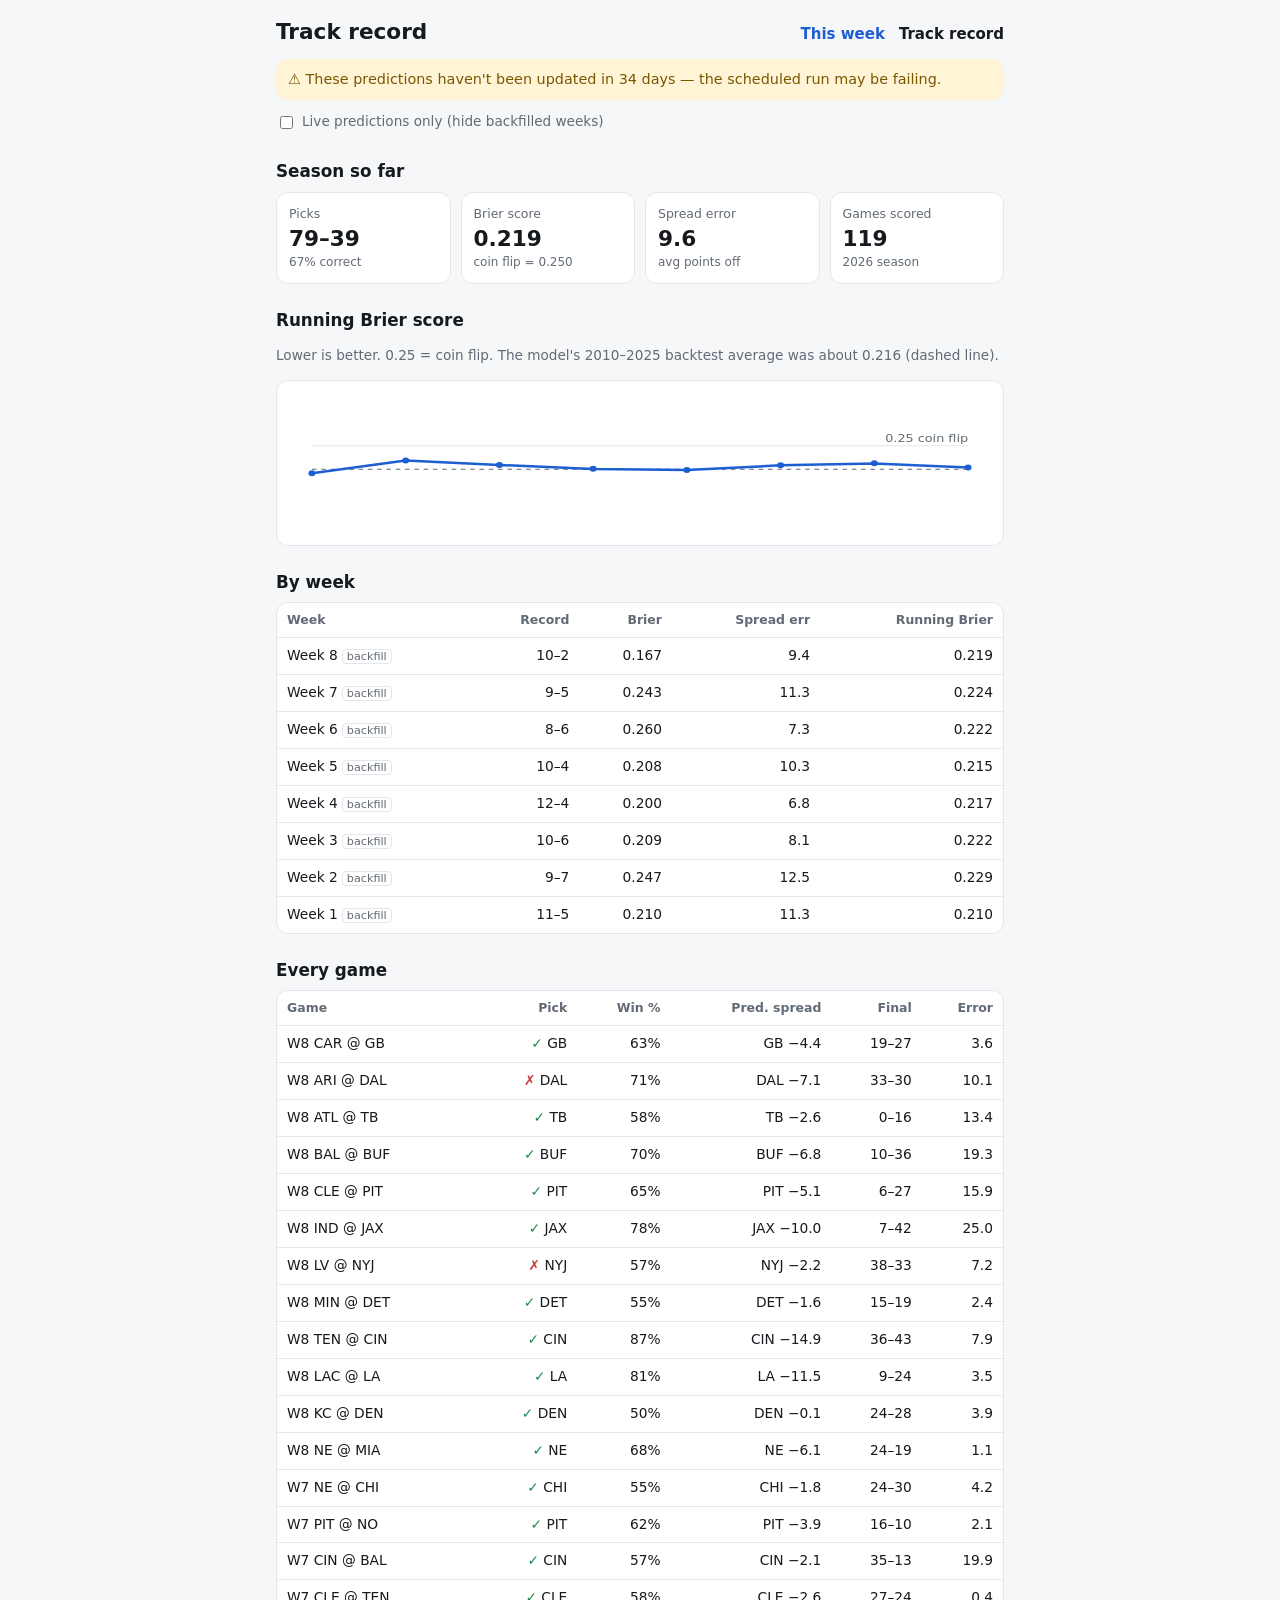
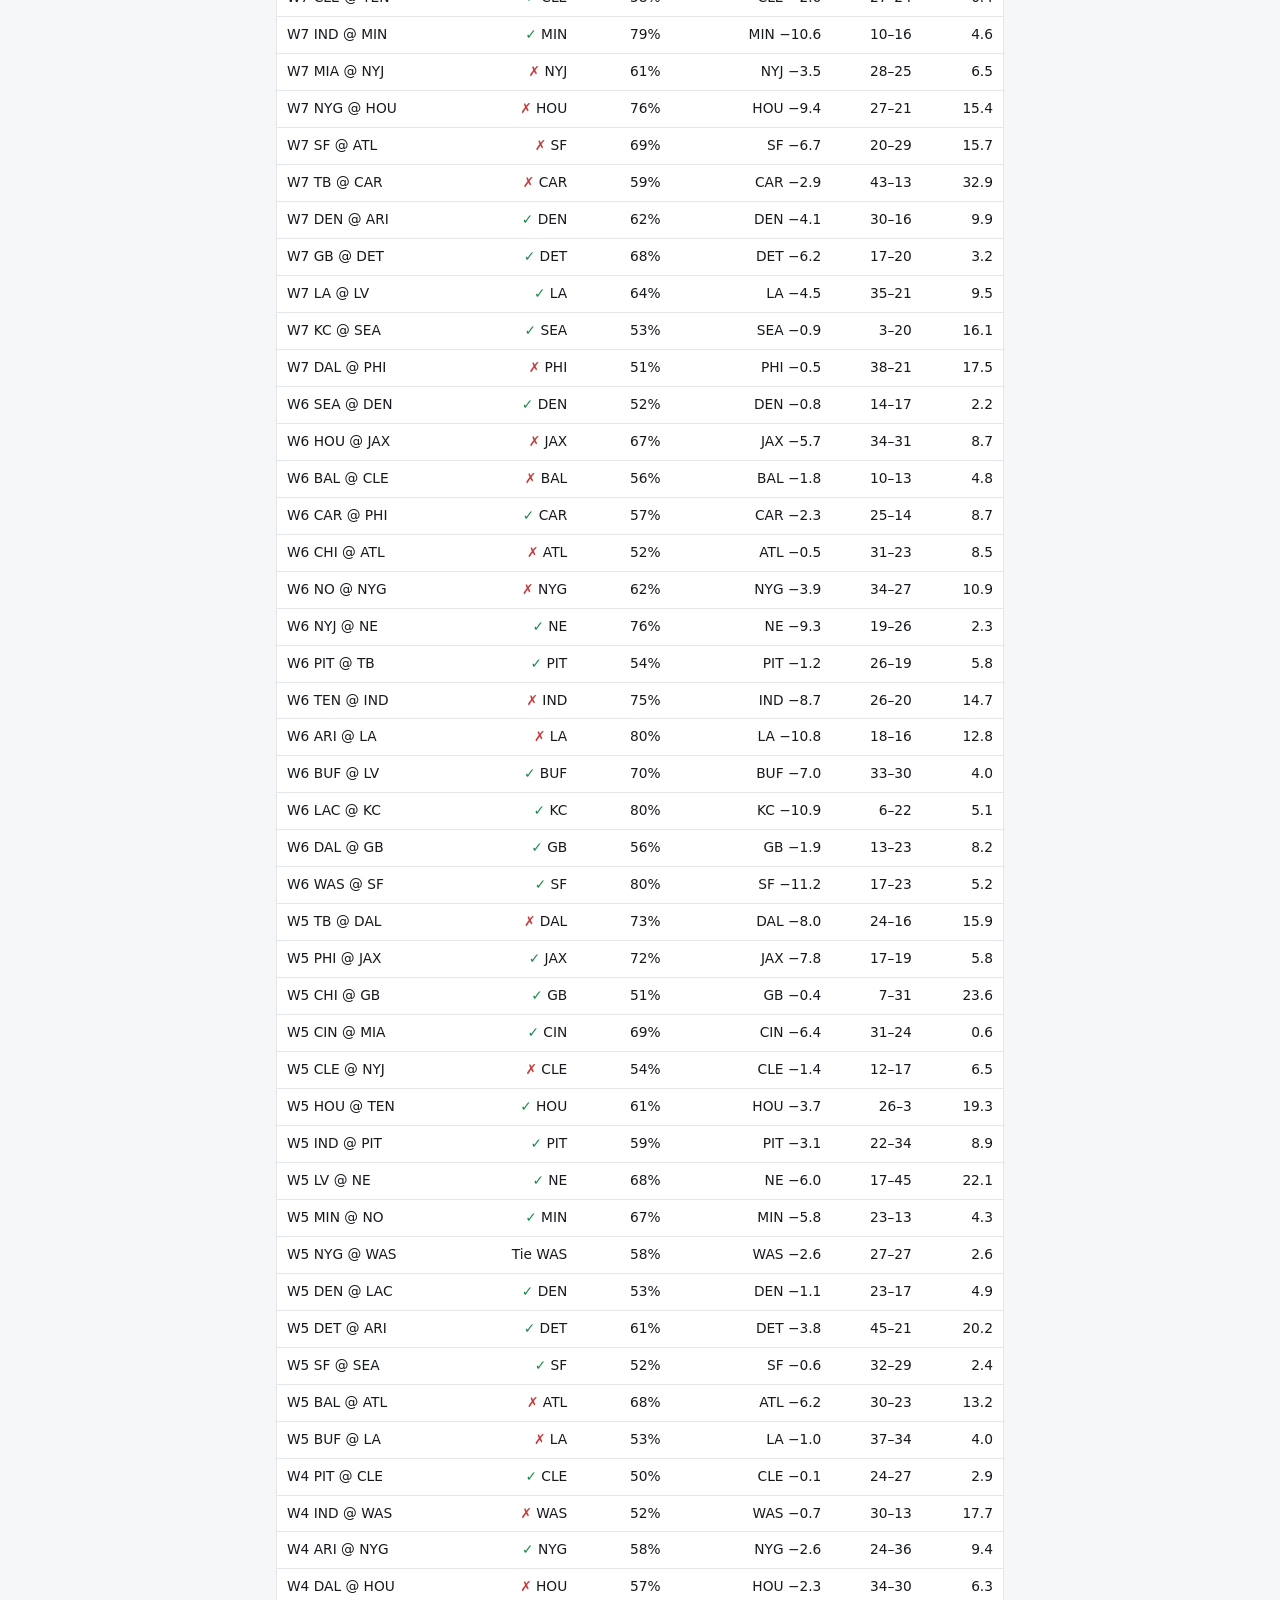
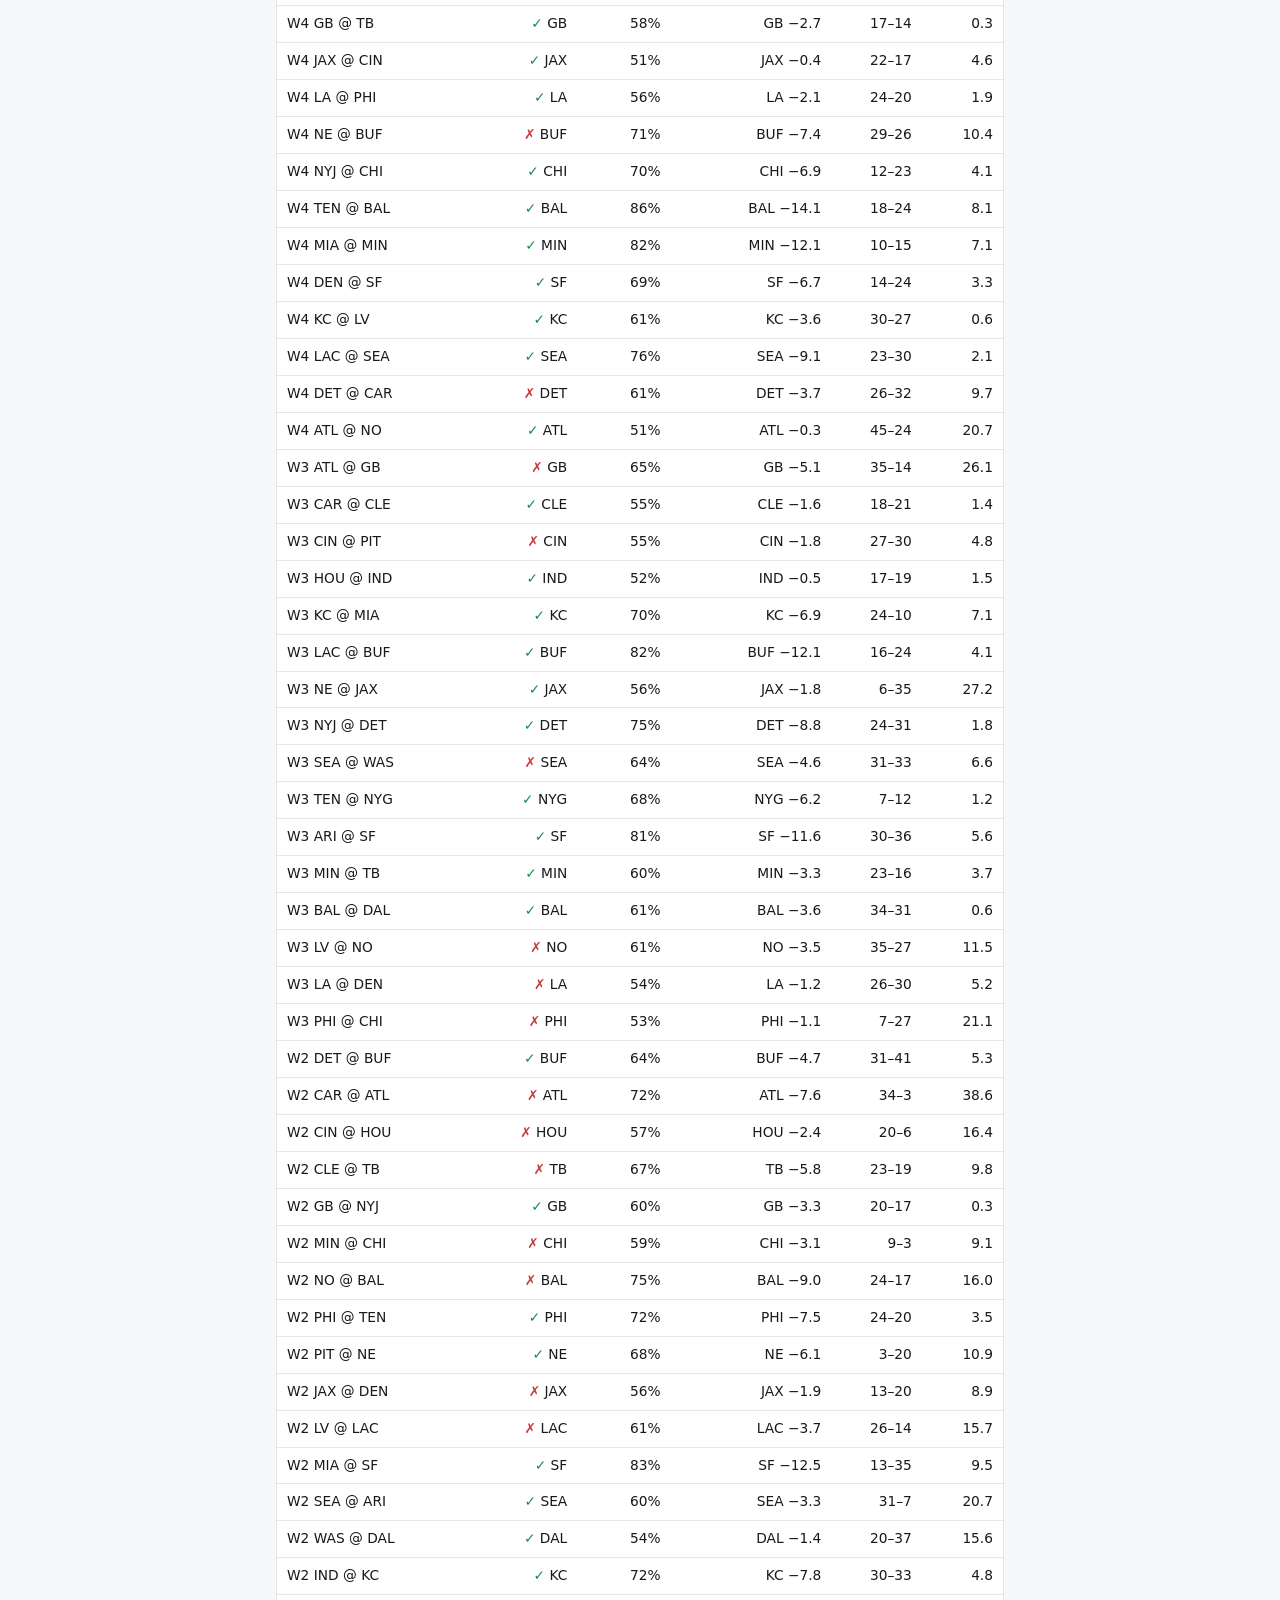
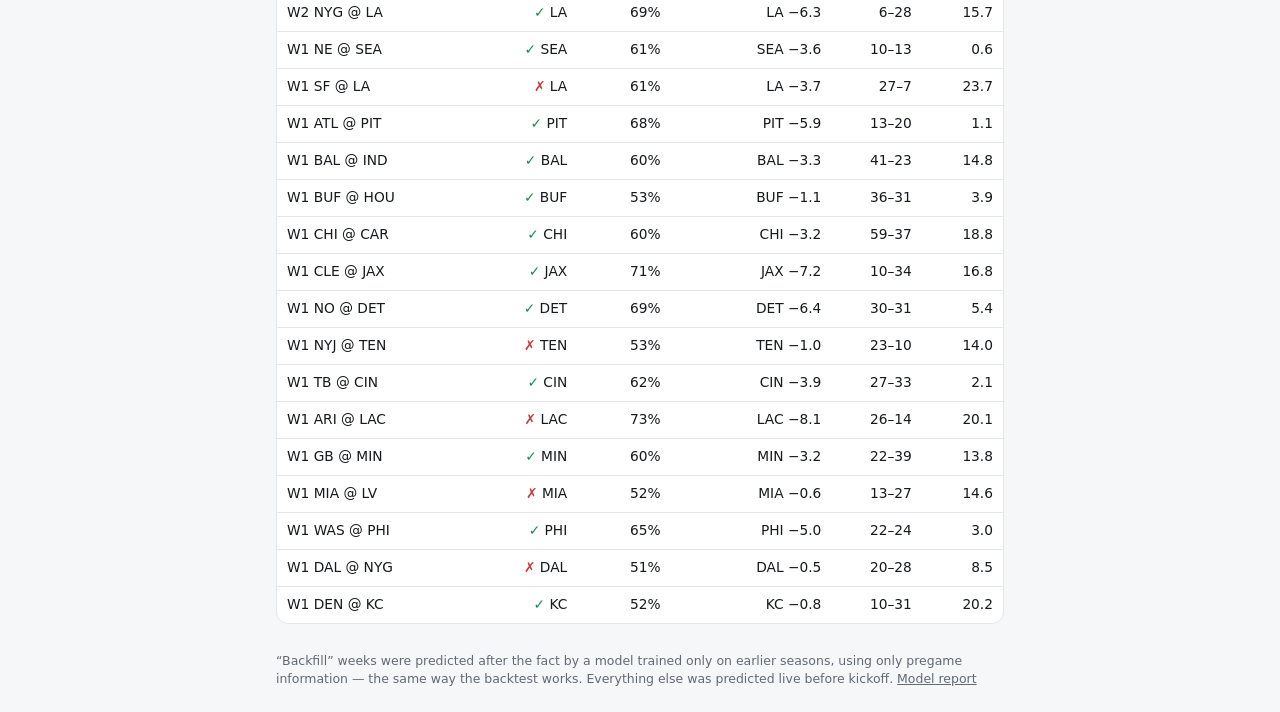
==== site/history.html @ c1edb53d "NFL prediction system: data pipeline, features, ridge model, backtest, dashboard, Actions workflow C" ====
<!doctype html>
<html lang="en">
<head>
<meta charset="utf-8">
<meta name="viewport" content="width=device-width, initial-scale=1">
<title>NFL Track Record</title>
<link rel="stylesheet" href="style.css">
</head>
<body>
<div class="wrap">
  <header>
    <h1>Track record</h1>
    <nav><a href="index.html">This week</a><a href="history.html" class="active">Track record</a></nav>
  </header>
  <div id="status"></div>
  <label class="toggle"><input type="checkbox" id="live-only"> Live predictions only (hide backfilled weeks)</label>
  <h2>Season so far</h2>
  <div class="tiles" id="tiles"></div>
  <h2>Running Brier score</h2>
  <p class="sub">Lower is better. 0.25 = coin flip. The model's 2010–2025 backtest average was about 0.216 (dashed line).</p>
  <div class="card"><svg class="chart" id="chart" viewBox="0 0 600 140" preserveAspectRatio="none"></svg></div>
  <h2>By week</h2>
  <div class="table-wrap"><table id="weeks"></table></div>
  <h2>Every game</h2>
  <div class="table-wrap"><table id="games"></table></div>
  <footer>“Backfill” weeks were predicted after the fact by a model trained only on earlier seasons, using
    only pregame information — the same way the backtest works. Everything else was predicted live before kickoff.
    <a href="https://github.com/" id="repo-link">Model report</a></footer>
</div>
<script src="app.js"></script>
<script>
let DATA;
const BACKTEST_BRIER = 0.216;

function summarize(games) {
  const decided = games.filter(g => g.correct !== null);
  const wins = decided.filter(g => g.correct).length;
  const mean = k => games.reduce((s, g) => s + g[k], 0) / (games.length || 1);
  return { n: games.length, wins, losses: decided.length - wins, brier: mean("brier"), mae: mean("spread_error") };
}

function render() {
  const liveOnly = document.getElementById("live-only").checked;
  const season = Math.max(...DATA.games.map(g => g.season));
  const games = DATA.games.filter(g => g.season === season && (!liveOnly || g.run !== "backfill"));
  const s = summarize(games);
  document.getElementById("tiles").innerHTML = games.length ? `
    <div class="tile"><div class="k">Picks</div><div class="v">${s.wins}–${s.losses}</div><div class="h">${pct(s.wins / (s.wins + s.losses || 1))} correct</div></div>
    <div class="tile"><div class="k">Brier score</div><div class="v">${s.brier.toFixed(3)}</div><div class="h">coin flip = 0.250</div></div>
    <div class="tile"><div class="k">Spread error</div><div class="v">${s.mae.toFixed(1)}</div><div class="h">avg points off</div></div>
    <div class="tile"><div class="k">Games scored</div><div class="v">${s.n}</div><div class="h">${season} season</div></div>`
    : `<p class="sub">No scored games yet.</p>`;

  // Weekly table + running Brier
  const weeks = [...new Set(games.map(g => g.week))].sort((a, b) => a - b);
  let run = [], rows = "";
  const points = [];
  for (const w of weeks) {
    const gw = games.filter(g => g.week === w);
    run = run.concat(gw);
    const a = summarize(gw), r = summarize(run);
    const isLive = gw.some(g => g.run !== "backfill");
    points.push(r.brier);
    rows = `<tr><td>Week ${w}${isLive ? "" : '<span class="tag">backfill</span>'}</td><td>${a.wins}–${a.losses}</td>
      <td>${a.brier.toFixed(3)}</td><td>${a.mae.toFixed(1)}</td><td>${r.brier.toFixed(3)}</td></tr>` + rows;
  }
  document.getElementById("weeks").innerHTML =
    `<tr><th>Week</th><th>Record</th><th>Brier</th><th>Spread err</th><th>Running Brier</th></tr>${rows}`;
  drawChart(points, weeks);

  // Game list (newest week first)
  const list = games.slice().sort((a, b) => b.week - a.week || a.kickoff_ct.localeCompare(b.kickoff_ct));
  document.getElementById("games").innerHTML =
    `<tr><th>Game</th><th>Pick</th><th>Win %</th><th>Pred. spread</th><th>Final</th><th>Error</th></tr>` +
    list.map(g => {
      const fav = g.pred_margin >= 0 ? g.home_team : g.away_team;
      const res = g.correct === null ? "Tie" : g.correct ? '<span class="result good">✓</span>' : '<span class="result bad">✗</span>';
      return `<tr><td>W${g.week} ${esc(g.away_team)} @ ${esc(g.home_team)}</td>
        <td>${res} ${esc(g.pick)}</td><td>${pct(g.pick_prob)}</td><td>${esc(fav)} −${Math.abs(g.pred_margin).toFixed(1)}</td>
        <td>${g.away_score}–${g.home_score}</td><td>${g.spread_error.toFixed(1)}</td></tr>`;
    }).join("");
}

function drawChart(points, weeks) {
  const svg = document.getElementById("chart");
  if (points.length < 1) { svg.innerHTML = ""; return; }
  const W = 600, H = 140, pad = 18, lo = 0.15, hi = 0.30;
  const x = i => pad + (points.length === 1 ? (W - 2 * pad) / 2 : i * (W - 2 * pad) / (points.length - 1));
  const y = v => H - pad - (Math.min(Math.max(v, lo), hi) - lo) / (hi - lo) * (H - 2 * pad);
  const path = points.map((v, i) => `${i ? "L" : "M"}${x(i).toFixed(1)},${y(v).toFixed(1)}`).join("");
  const css = getComputedStyle(document.documentElement);
  const accent = css.getPropertyValue("--accent"), muted = css.getPropertyValue("--muted"), line = css.getPropertyValue("--line");
  svg.innerHTML = `
    <line x1="${pad}" x2="${W - pad}" y1="${y(0.25)}" y2="${y(0.25)}" stroke="${line}" stroke-width="1"/>
    <text x="${W - pad}" y="${y(0.25) - 4}" text-anchor="end" font-size="11" fill="${muted}">0.25 coin flip</text>
    <line x1="${pad}" x2="${W - pad}" y1="${y(BACKTEST_BRIER)}" y2="${y(BACKTEST_BRIER)}" stroke="${muted}" stroke-dasharray="4 4" stroke-width="1"/>
    <path d="${path}" fill="none" stroke="${accent}" stroke-width="2.5" vector-effect="non-scaling-stroke"/>
    ${points.map((v, i) => `<circle cx="${x(i)}" cy="${y(v)}" r="3" fill="${accent}"><title>Week ${weeks[i]}: ${v.toFixed(3)}</title></circle>`).join("")}`;
}

loadJSON("data/history.json").then(d => {
  DATA = d;
  showStatus(d.generated_at);
  document.getElementById("live-only").addEventListener("change", render);
  render();
}).catch(err => {
  document.getElementById("tiles").innerHTML = `<div class="banner">Couldn't load history (${err}).</div>`;
});
</script>
</body>
</html>
---- site/style.css ----
:root {
  --bg: #f6f7f9; --card: #ffffff; --text: #16191d; --muted: #616a75; --line: #e3e6ea;
  --accent: #1d5fd1; --good: #1a8a4a; --bad: #c43d3d; --warn-bg: #fff4d6; --warn: #7a5600;
  --bar-bg: #eceff3; --radius: 12px;
}
@media (prefers-color-scheme: dark) {
  :root {
    --bg: #0f1216; --card: #181c22; --text: #e8eaed; --muted: #9aa3ad; --line: #2a3038;
    --accent: #6ea2ff; --good: #4cc27f; --bad: #f07272; --warn-bg: #3a2f0f; --warn: #f5d27a;
    --bar-bg: #262c34;
  }
}
* { box-sizing: border-box; }
body {
  margin: 0; background: var(--bg); color: var(--text);
  font: 15px/1.45 system-ui, -apple-system, "Segoe UI", Roboto, sans-serif;
  -webkit-text-size-adjust: 100%;
}
.wrap { max-width: 760px; margin: 0 auto; padding: 16px; }
header { display: flex; flex-wrap: wrap; align-items: baseline; justify-content: space-between; gap: 8px; margin-bottom: 12px; }
h1 { font-size: 1.35rem; margin: 0; }
h2 { font-size: 1.05rem; margin: 24px 0 8px; }
nav a { color: var(--accent); text-decoration: none; margin-left: 14px; font-weight: 600; }
nav a.active { color: var(--text); }
.sub { color: var(--muted); font-size: .85rem; }
.banner { background: var(--warn-bg); color: var(--warn); padding: 10px 12px; border-radius: var(--radius); margin: 0 0 12px; font-size: .9rem; }
.banner a { color: inherit; font-weight: 600; }

.card { background: var(--card); border: 1px solid var(--line); border-radius: var(--radius); padding: 12px 14px; margin-bottom: 10px; }
.card-head { display: flex; justify-content: space-between; gap: 8px; color: var(--muted); font-size: .82rem; margin-bottom: 8px; }
.team { display: grid; grid-template-columns: 6px 1fr auto; gap: 10px; align-items: center; padding: 4px 0; }
.chip { width: 6px; height: 34px; border-radius: 3px; }
.tname { font-weight: 650; }
.tname .home { color: var(--muted); font-weight: 500; font-size: .8rem; margin-left: 4px; }
.qb { color: var(--muted); font-size: .84rem; }
.qb.flagged { color: var(--warn); }
.prob { font-variant-numeric: tabular-nums; font-weight: 700; font-size: 1.1rem; text-align: right; min-width: 3.4em; }
.prob.fav { color: var(--accent); }
.score { font-variant-numeric: tabular-nums; color: var(--muted); font-weight: 600; margin-right: 8px; }
.bar { display: flex; height: 6px; border-radius: 3px; overflow: hidden; background: var(--bar-bg); margin: 8px 0 6px; }
.bar { gap: 3px; background: none; }
.bar span { display: block; height: 100%; border-radius: 3px; }
.spread { display: flex; justify-content: space-between; font-size: .88rem; }
.spread b { font-variant-numeric: tabular-nums; }
.result.good { color: var(--good); font-weight: 600; }
.result.bad { color: var(--bad); font-weight: 600; }
.notes { margin: 8px 0 0; padding: 8px 10px; background: var(--warn-bg); color: var(--warn); border-radius: 8px; font-size: .82rem; list-style: none; }
.notes li + li { margin-top: 2px; }

.tiles { display: grid; grid-template-columns: repeat(auto-fit, minmax(140px, 1fr)); gap: 10px; }
.tile { background: var(--card); border: 1px solid var(--line); border-radius: var(--radius); padding: 12px; }
.tile .k { color: var(--muted); font-size: .78rem; }
.tile .v { font-size: 1.35rem; font-weight: 700; font-variant-numeric: tabular-nums; }
.tile .h { color: var(--muted); font-size: .75rem; }

.table-wrap { overflow-x: auto; background: var(--card); border: 1px solid var(--line); border-radius: var(--radius); }
table { border-collapse: collapse; width: 100%; font-size: .86rem; font-variant-numeric: tabular-nums; }
th, td { padding: 8px 10px; text-align: right; border-bottom: 1px solid var(--line); white-space: nowrap; }
th:first-child, td:first-child { text-align: left; }
th { color: var(--muted); font-weight: 600; font-size: .78rem; }
tr:last-child td { border-bottom: 0; }
.tag { font-size: .7rem; color: var(--muted); border: 1px solid var(--line); border-radius: 4px; padding: 0 4px; margin-left: 4px; }
label.toggle { font-size: .85rem; color: var(--muted); display: inline-flex; gap: 6px; align-items: center; }
svg.chart { width: 100%; height: 140px; display: block; }
footer { color: var(--muted); font-size: .78rem; margin: 28px 0 8px; }
footer a { color: inherit; }
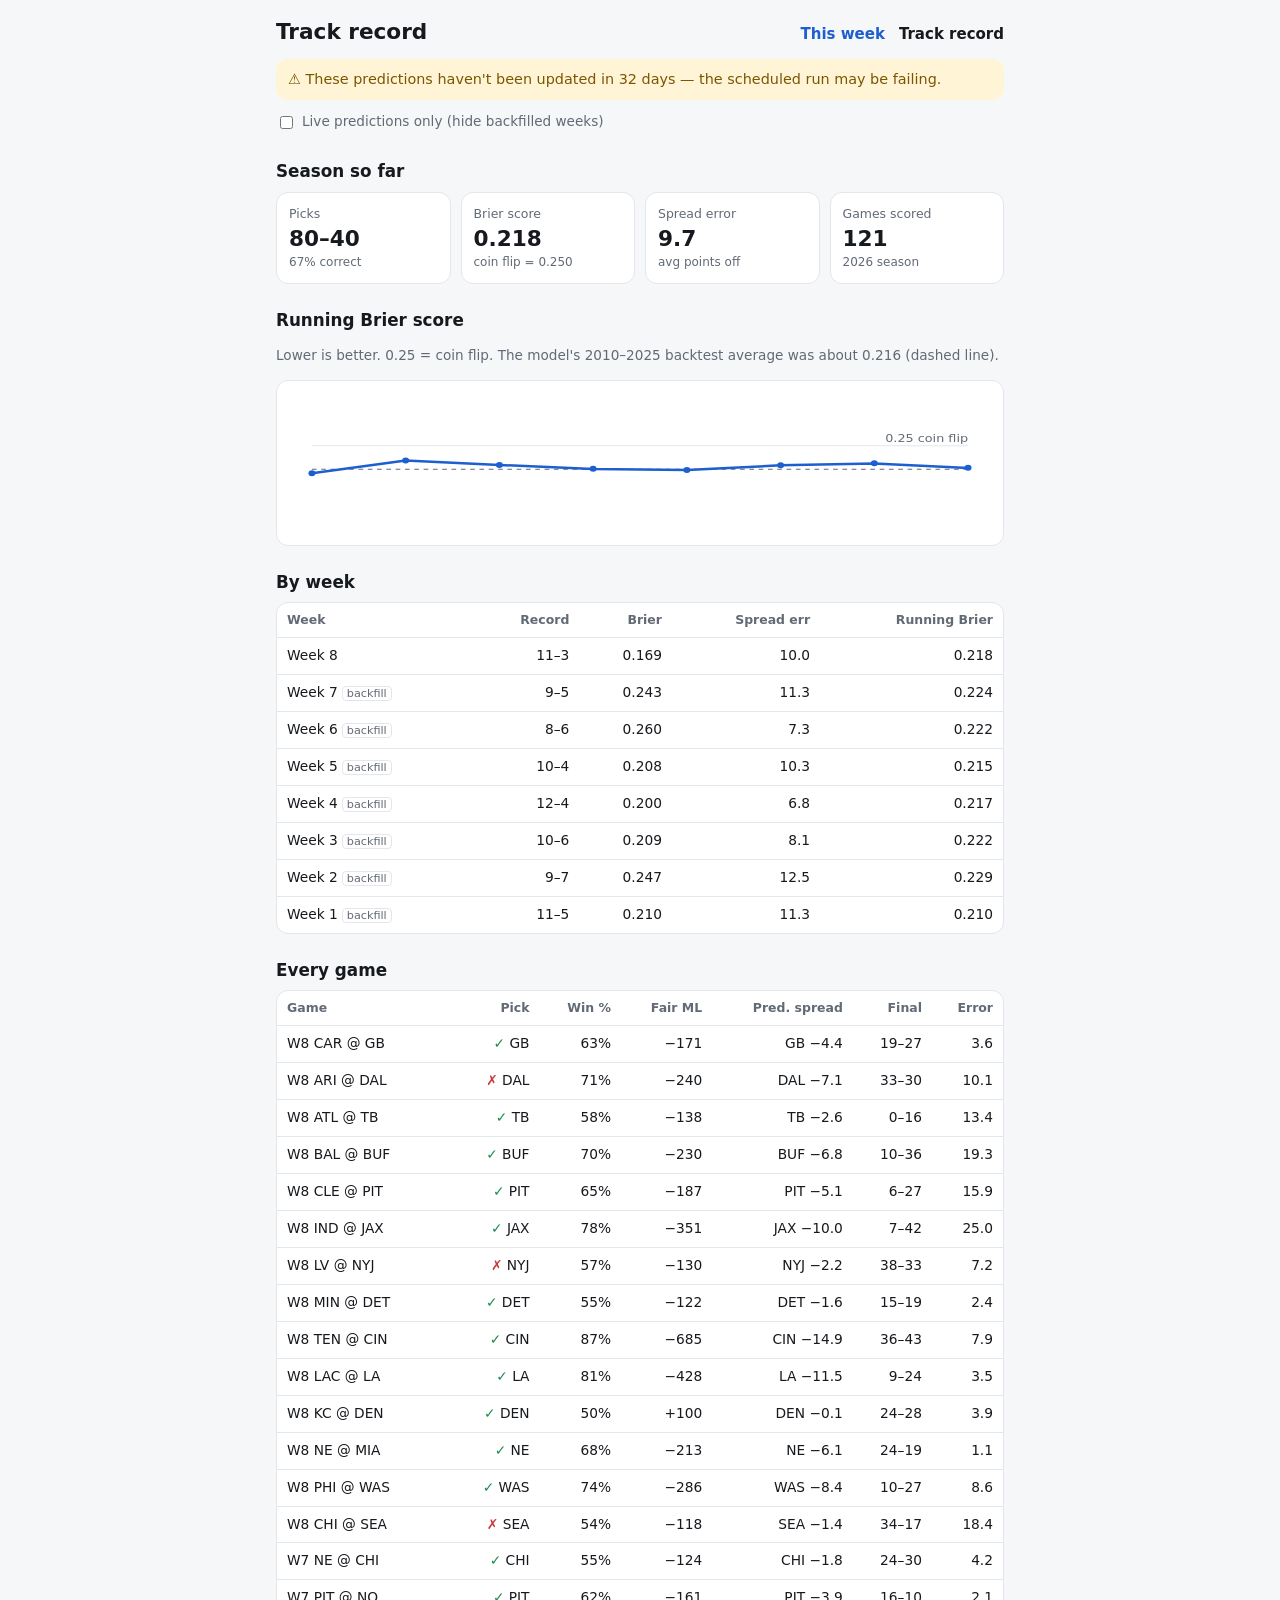
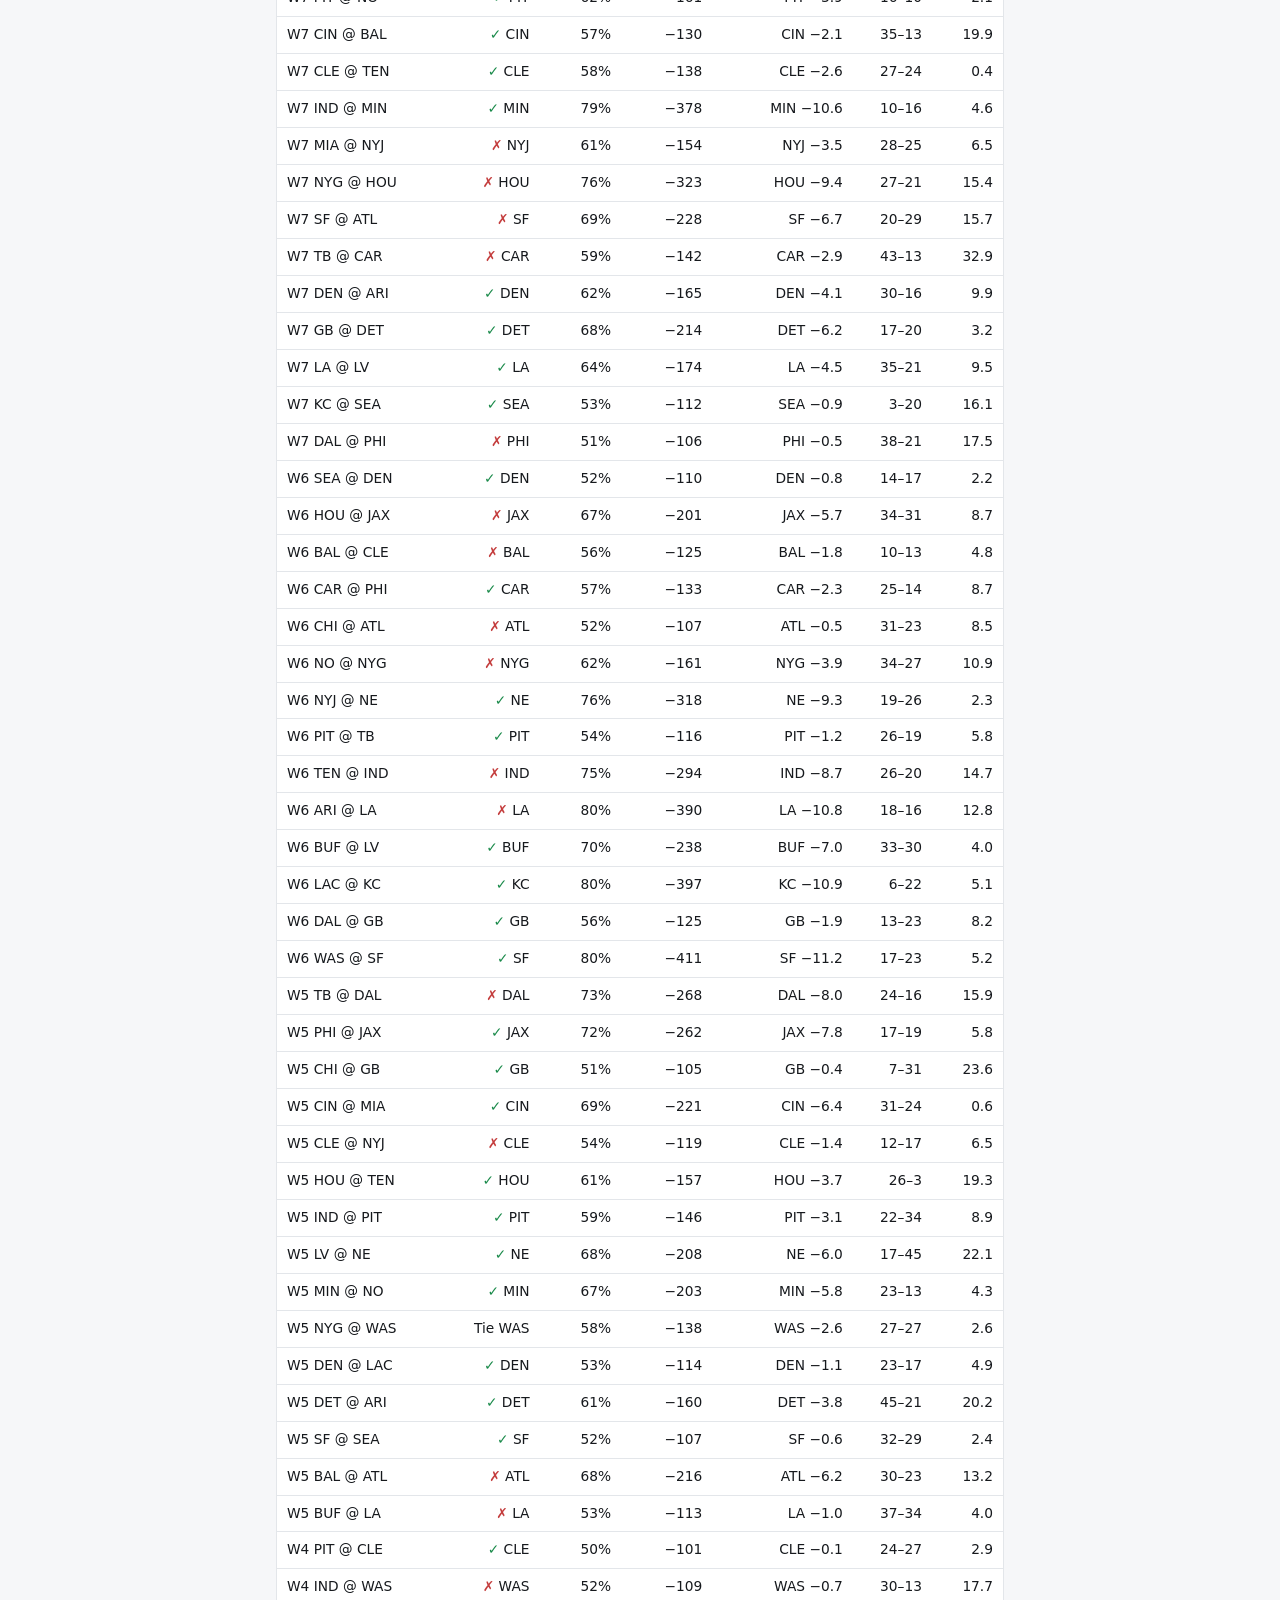
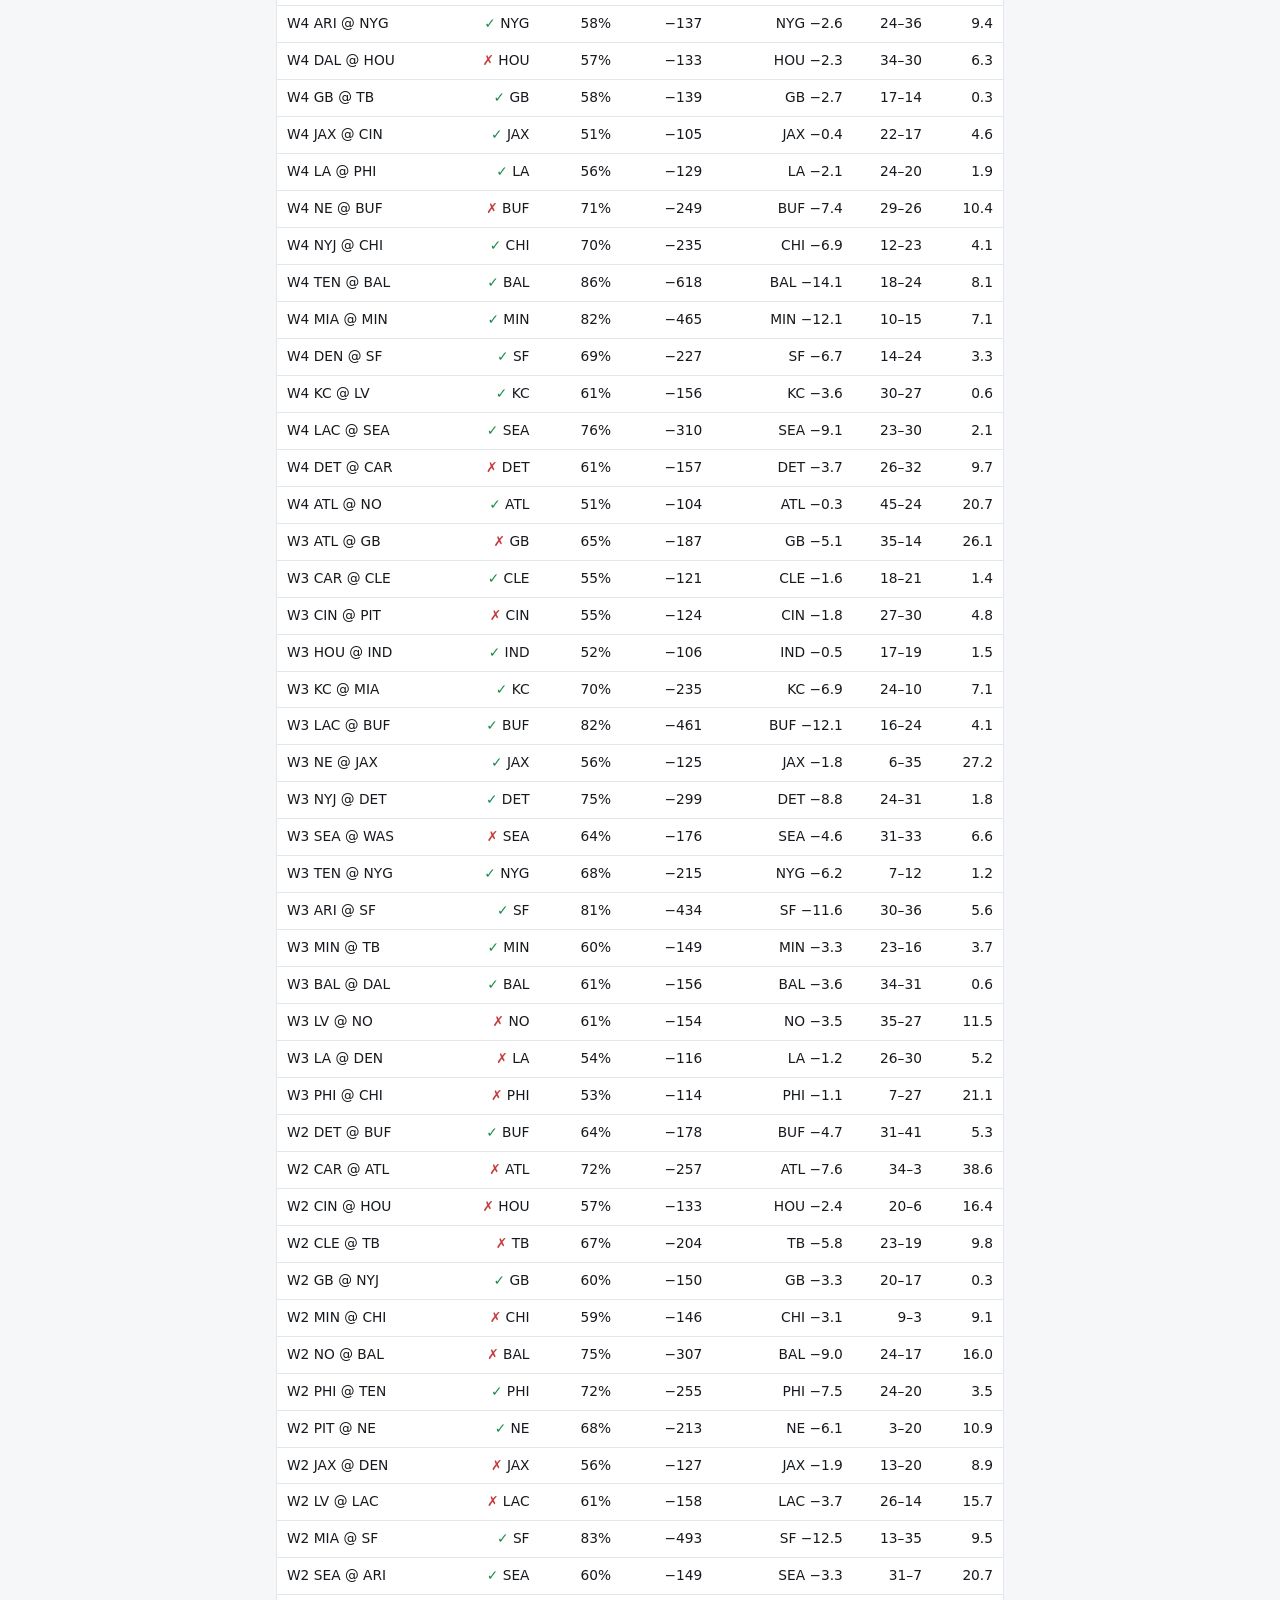
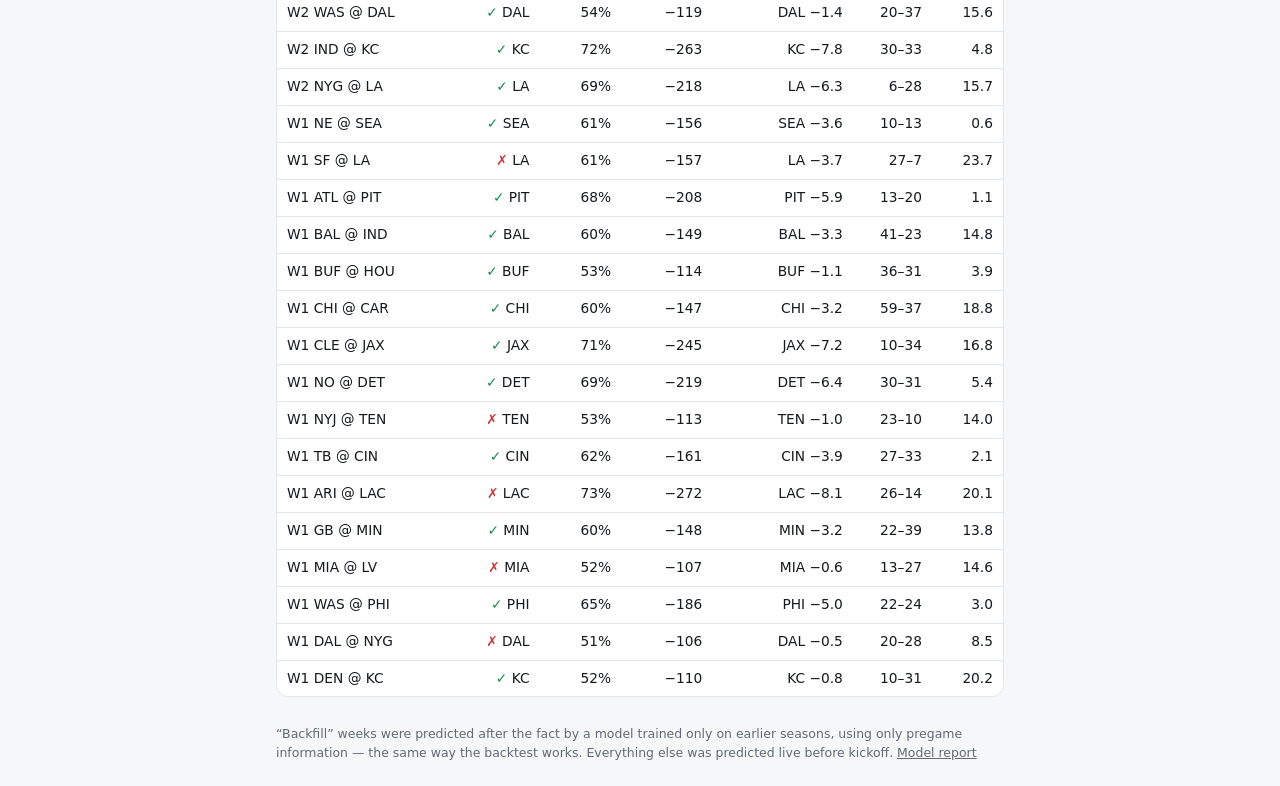
==== commit a8733e97: "Show fair moneyline implied by win probability on dashboard and track record Co-Authored-By: Claude " ====
--- a/site/history.html
+++ b/site/history.html
@@ -71,12 +71,12 @@
   // Game list (newest week first)
   const list = games.slice().sort((a, b) => b.week - a.week || a.kickoff_ct.localeCompare(b.kickoff_ct));
   document.getElementById("games").innerHTML =
-    `<tr><th>Game</th><th>Pick</th><th>Win %</th><th>Pred. spread</th><th>Final</th><th>Error</th></tr>` +
+    `<tr><th>Game</th><th>Pick</th><th>Win %</th><th>Fair ML</th><th>Pred. spread</th><th>Final</th><th>Error</th></tr>` +
     list.map(g => {
       const fav = g.pred_margin >= 0 ? g.home_team : g.away_team;
       const res = g.correct === null ? "Tie" : g.correct ? '<span class="result good">✓</span>' : '<span class="result bad">✗</span>';
       return `<tr><td>W${g.week} ${esc(g.away_team)} @ ${esc(g.home_team)}</td>
-        <td>${res} ${esc(g.pick)}</td><td>${pct(g.pick_prob)}</td><td>${esc(fav)} −${Math.abs(g.pred_margin).toFixed(1)}</td>
+        <td>${res} ${esc(g.pick)}</td><td>${pct(g.pick_prob)}</td><td>${moneyline(g.pick_prob)}</td><td>${esc(fav)} −${Math.abs(g.pred_margin).toFixed(1)}</td>
         <td>${g.away_score}–${g.home_score}</td><td>${g.spread_error.toFixed(1)}</td></tr>`;
     }).join("");
 }
--- a/site/style.css
+++ b/site/style.css
@@ -36,6 +36,7 @@
 .qb.flagged { color: var(--warn); }
 .prob { font-variant-numeric: tabular-nums; font-weight: 700; font-size: 1.1rem; text-align: right; min-width: 3.4em; }
 .prob.fav { color: var(--accent); }
+.ml { display: block; text-align: right; font-size: .8rem; color: var(--muted); font-variant-numeric: tabular-nums; }
 .score { font-variant-numeric: tabular-nums; color: var(--muted); font-weight: 600; margin-right: 8px; }
 .bar { display: flex; height: 6px; border-radius: 3px; overflow: hidden; background: var(--bar-bg); margin: 8px 0 6px; }
 .bar { gap: 3px; background: none; }
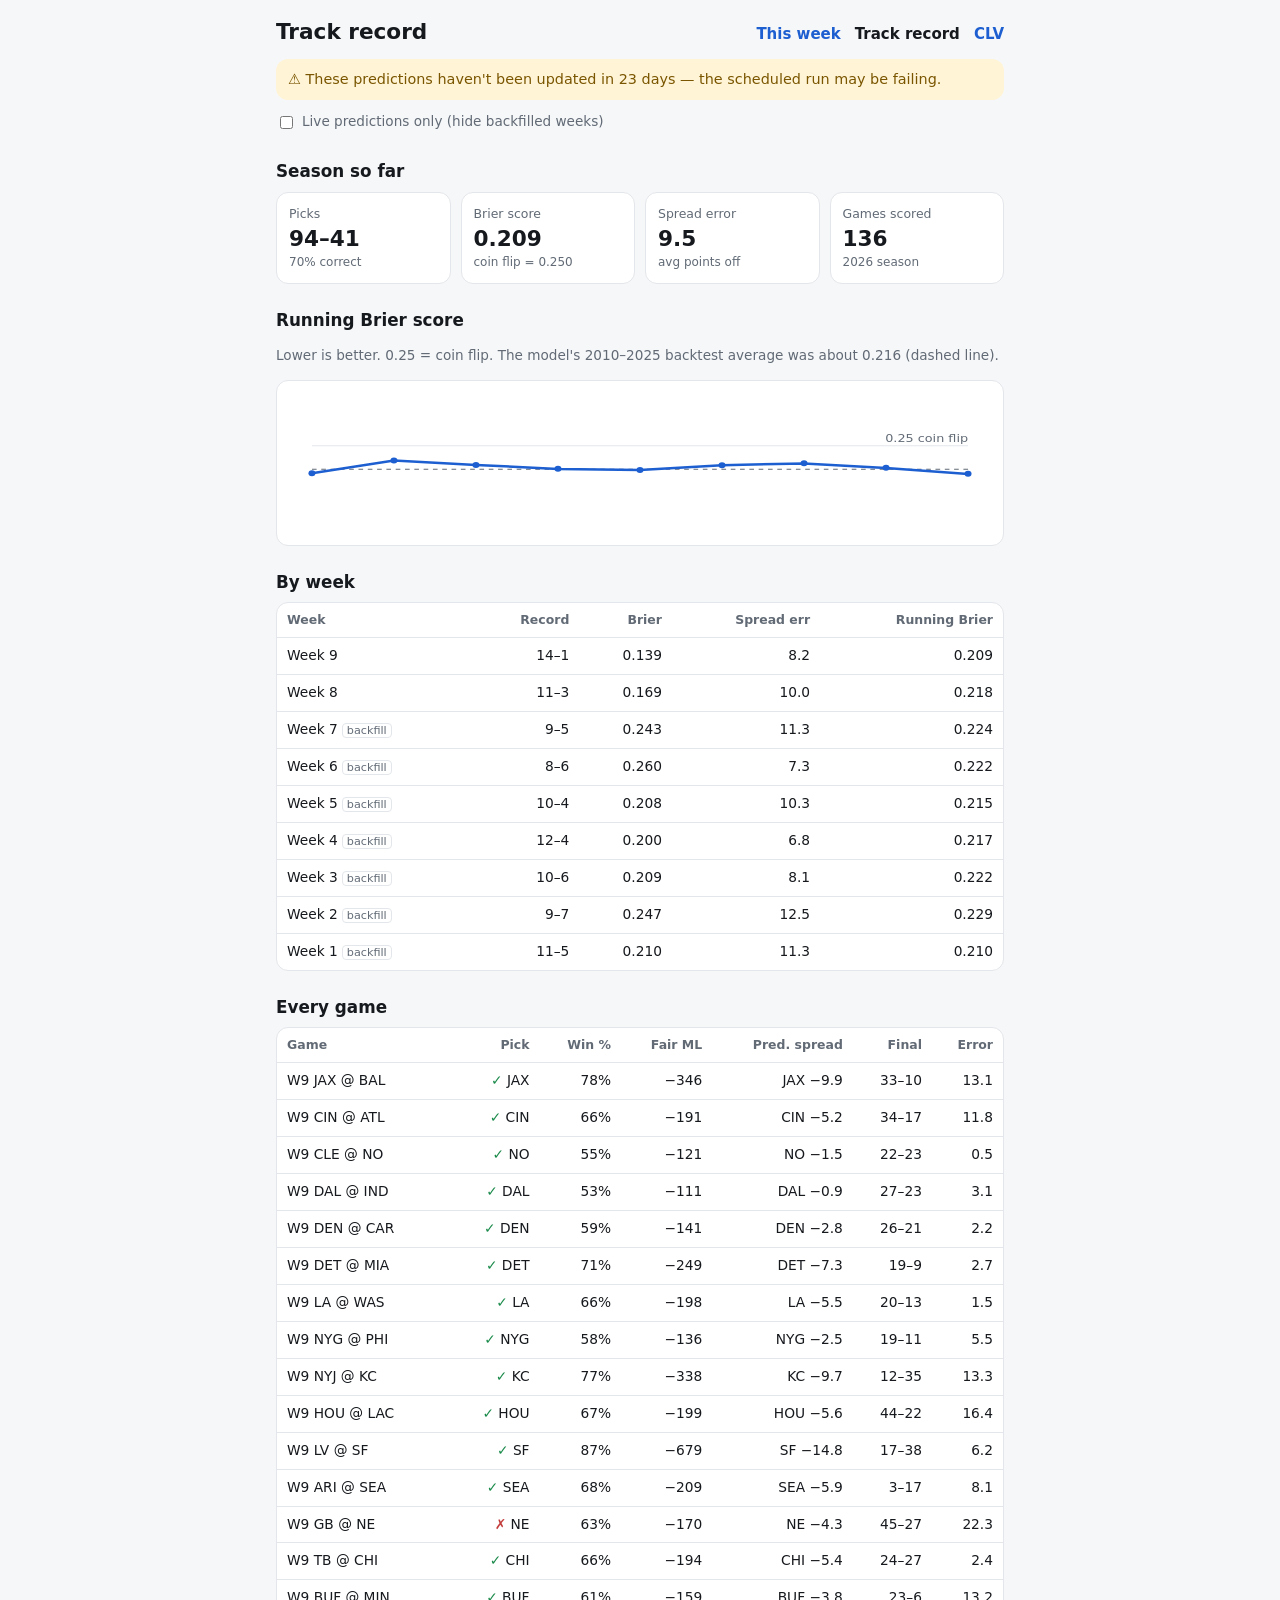
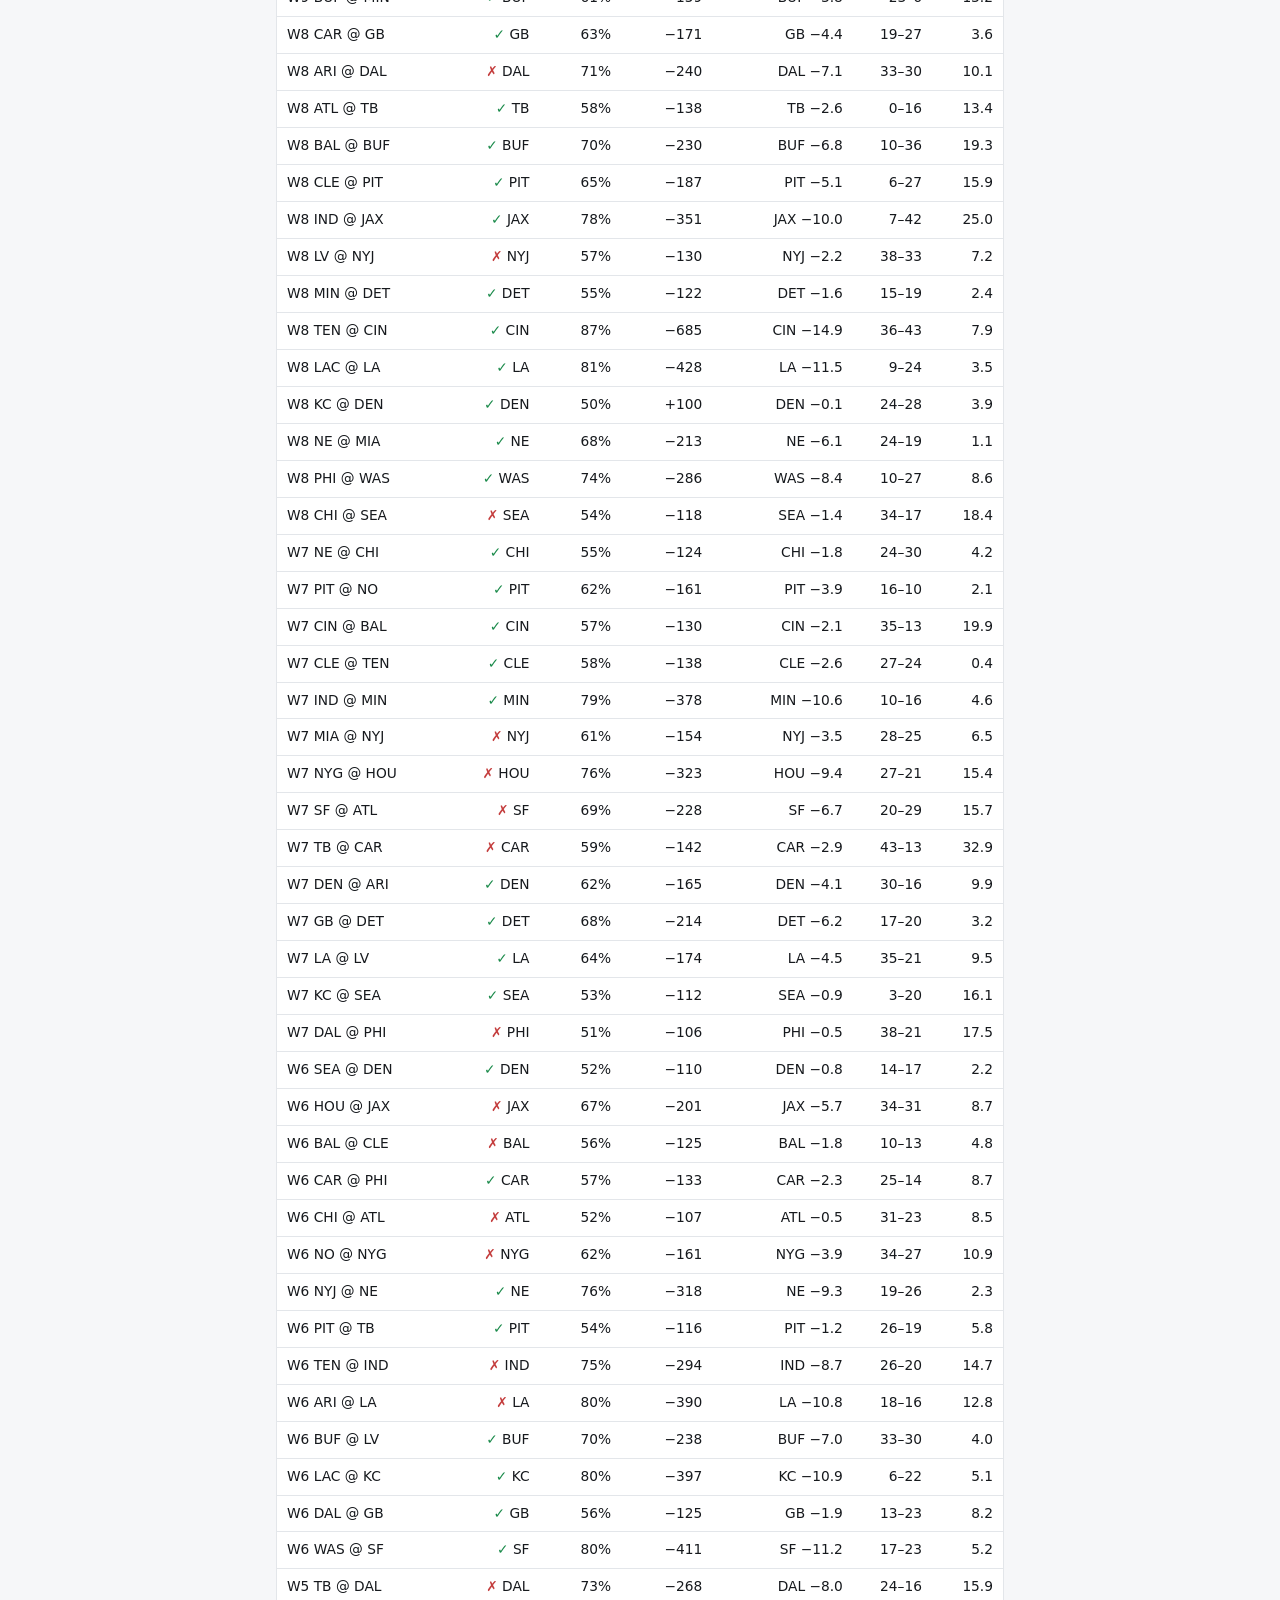
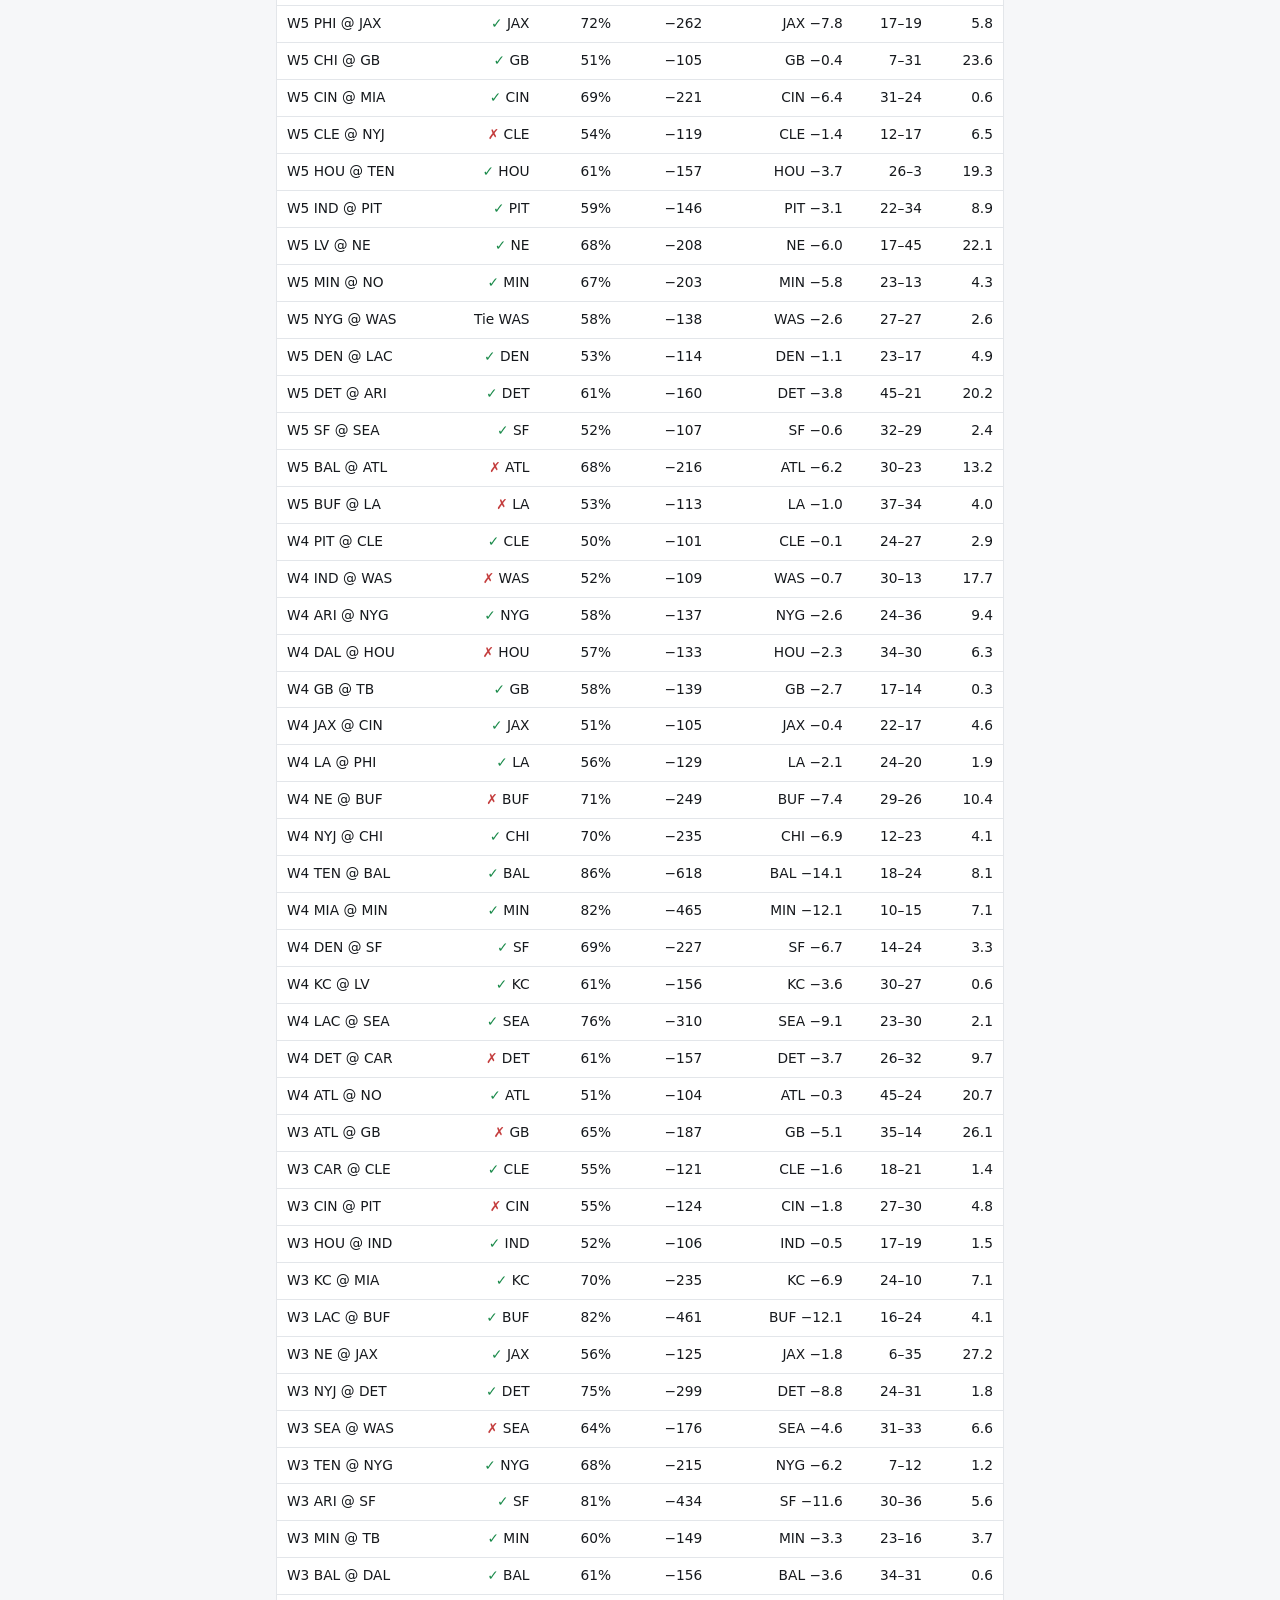
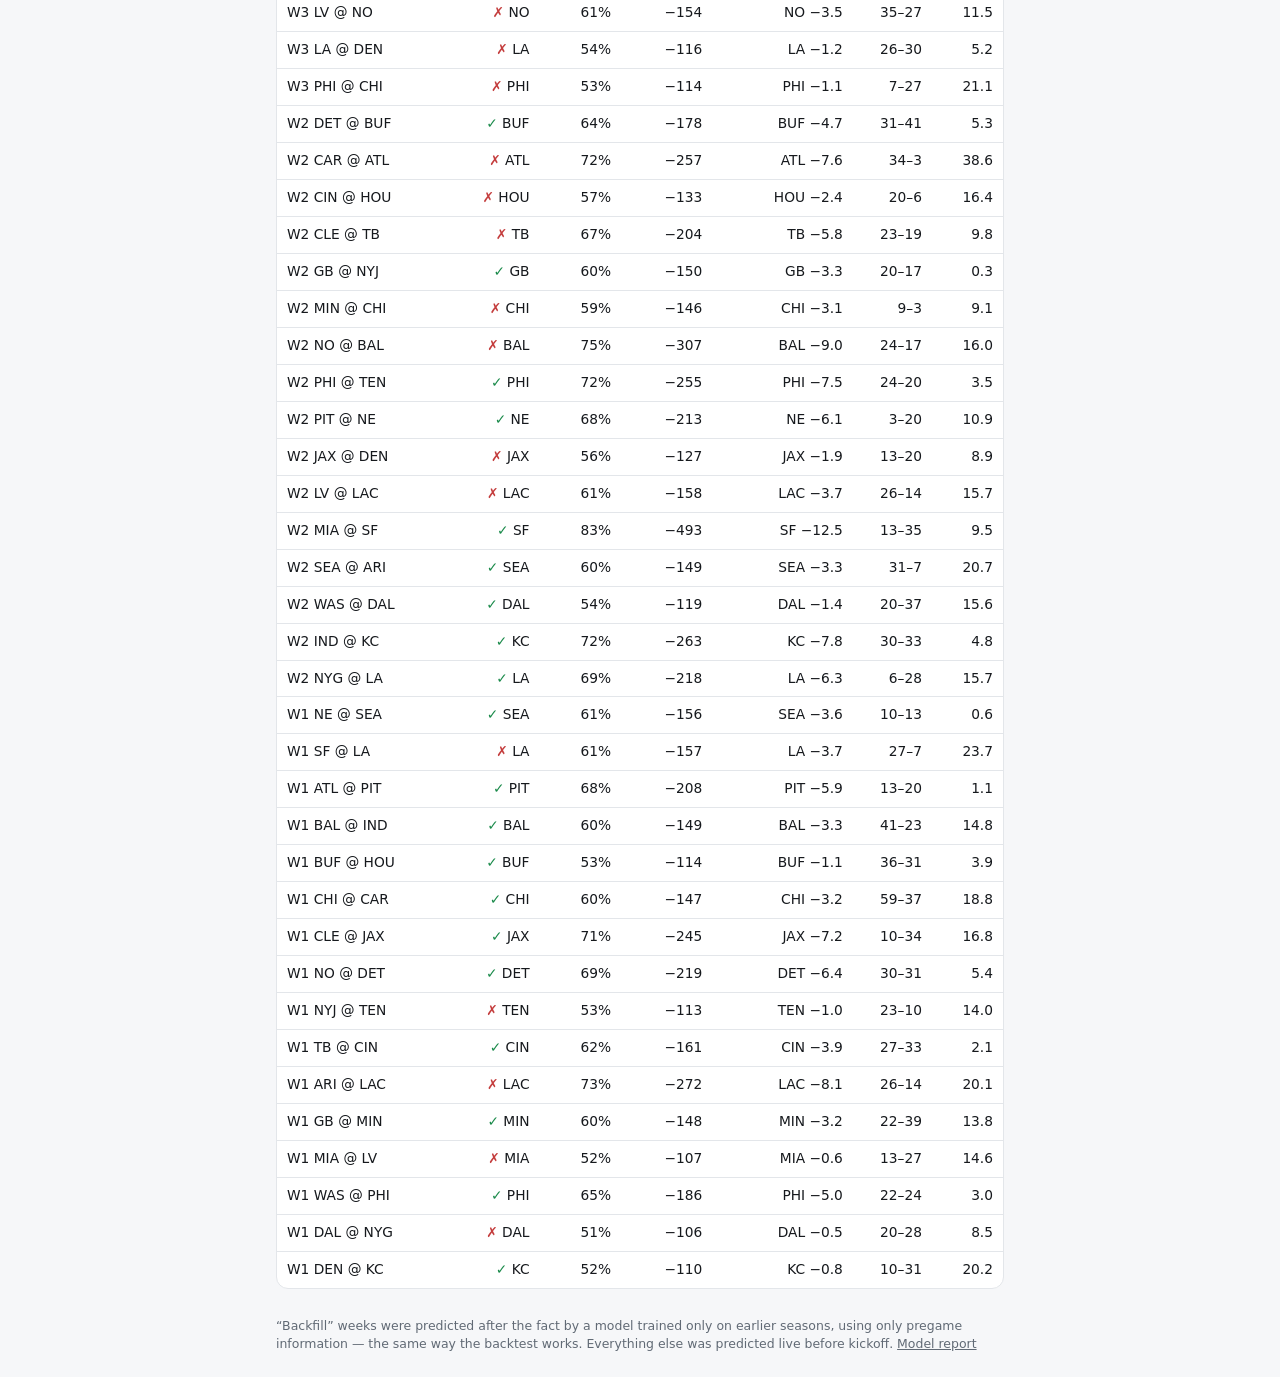
==== commit 1fbdae12: "Add Closing Line Value tracker New clv/ package, kept apart from nflpred/ so betting lines never rea" ====
--- a/site/history.html
+++ b/site/history.html
@@ -10,7 +10,7 @@
 <div class="wrap">
   <header>
     <h1>Track record</h1>
-    <nav><a href="index.html">This week</a><a href="history.html" class="active">Track record</a></nav>
+    <nav><a href="index.html">This week</a><a href="history.html" class="active">Track record</a><a href="clv.html">CLV</a></nav>
   </header>
   <div id="status"></div>
   <label class="toggle"><input type="checkbox" id="live-only"> Live predictions only (hide backfilled weeks)</label>
